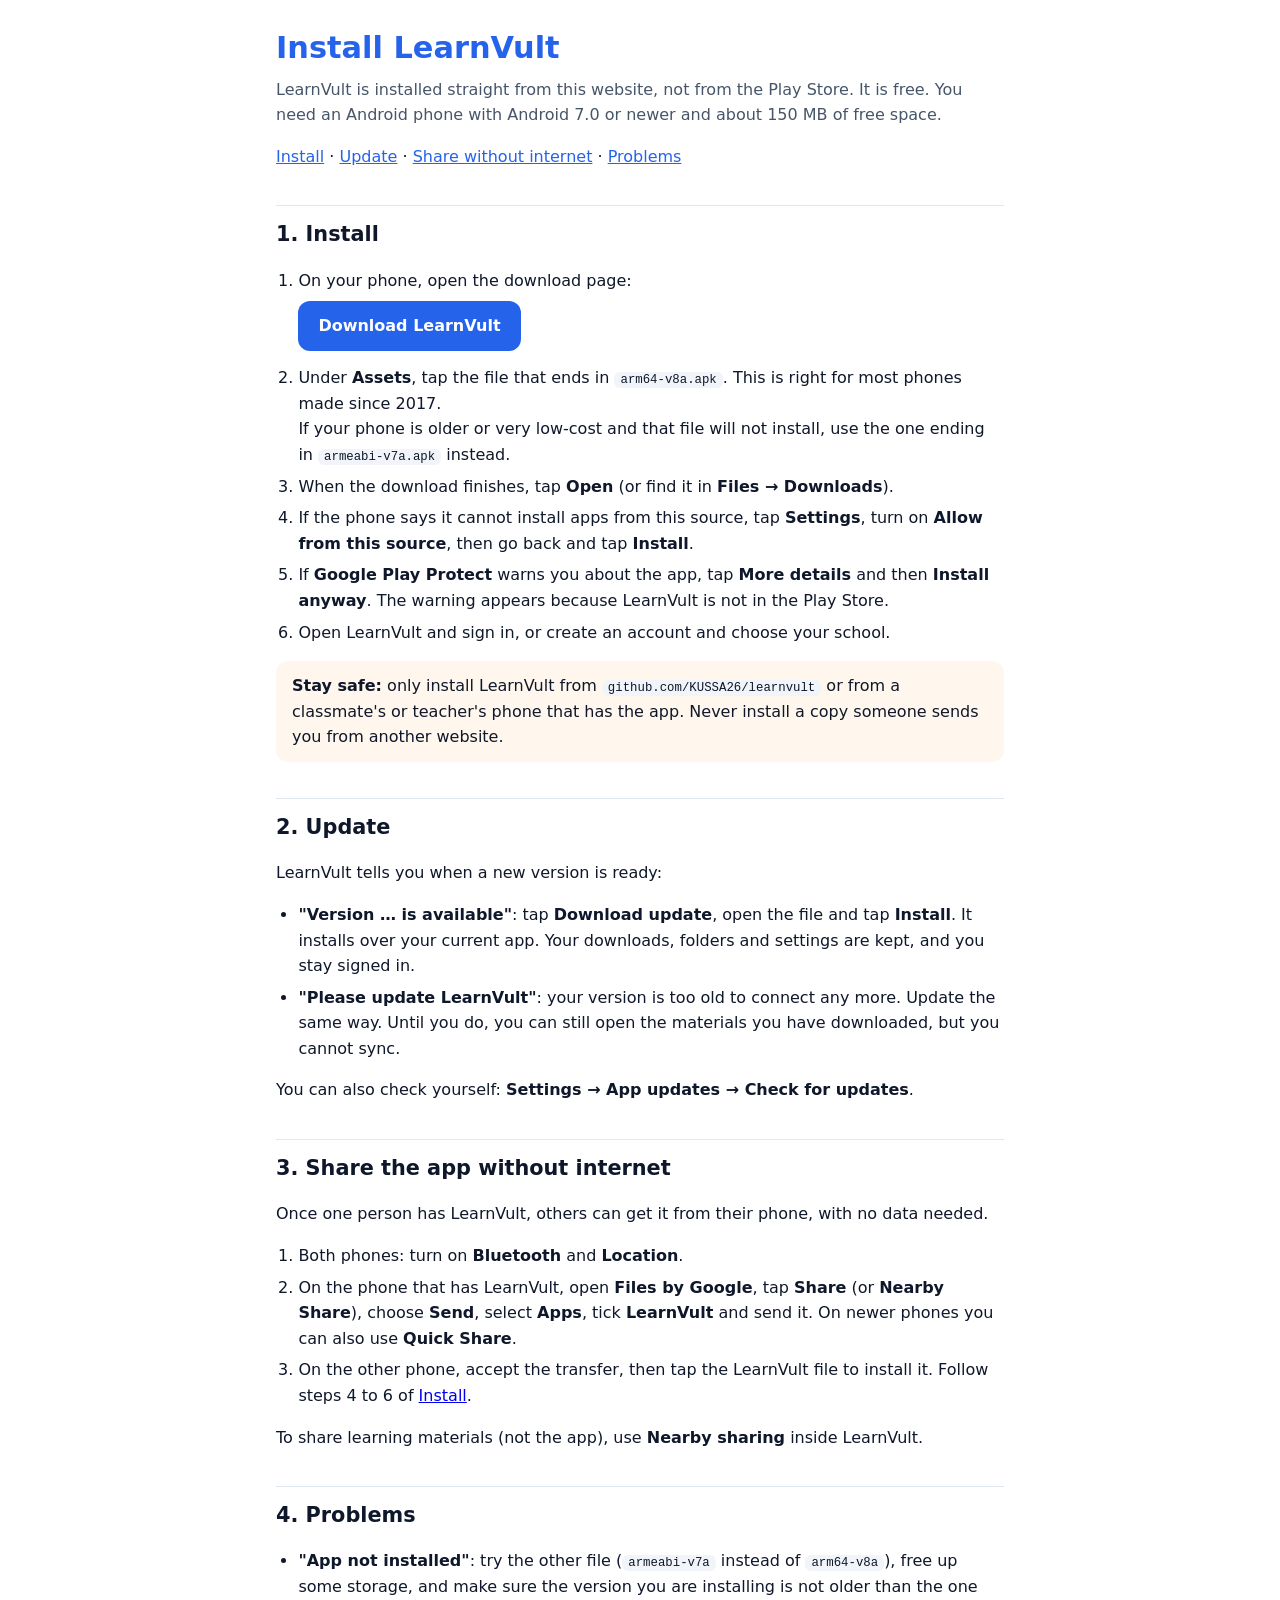
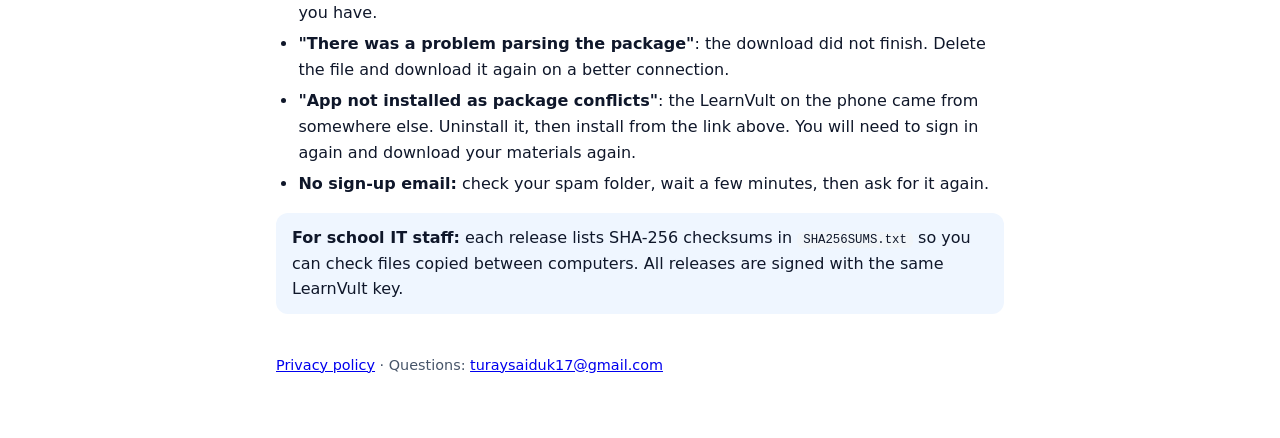
==== install.html @ d0af855b "Update site from learnvult-app@5ddb246" ====
<!DOCTYPE html>
<html lang="en">
<head>
<meta charset="utf-8">
<meta name="viewport" content="width=device-width, initial-scale=1">
<title>Install LearnVult</title>
<meta name="description" content="How to install, update and share the LearnVult app on Android phones.">
<style>
  :root { --brand: #2563eb; --ink: #0f172a; --muted: #475569; --line: #e2e8f0; --note: #eff6ff; --warn: #fff7ed; }
  * { box-sizing: border-box; }
  body { margin: 0; font-family: system-ui, -apple-system, "Segoe UI", Roboto, Arial, sans-serif;
         color: var(--ink); line-height: 1.6; background: #fff; }
  main { max-width: 760px; margin: 0 auto; padding: 24px 16px 48px; }
  h1 { color: var(--brand); font-size: 1.9rem; margin: 0 0 4px; }
  h2 { font-size: 1.3rem; margin: 36px 0 8px; padding-top: 12px; border-top: 1px solid var(--line); }
  p.lead { color: var(--muted); margin-top: 0; }
  ol, ul { padding-left: 1.4rem; }
  li { margin: 6px 0; }
  .button { display: inline-block; background: var(--brand); color: #fff; text-decoration: none;
            padding: 12px 20px; border-radius: 12px; font-weight: 600; margin: 8px 0; }
  .box { background: var(--note); border-radius: 12px; padding: 12px 16px; margin: 16px 0; }
  .box.warn { background: var(--warn); }
  code { background: #f1f5f9; padding: 1px 6px; border-radius: 6px; font-size: 0.95em; word-break: break-all; }
  nav a { color: var(--brand); }
  footer { color: var(--muted); font-size: 0.9rem; margin-top: 40px; }
</style>
</head>
<body>
<main>
  <h1>Install LearnVult</h1>
  <p class="lead">LearnVult is installed straight from this website, not from the Play Store.
  It is free. You need an Android phone with Android 7.0 or newer and about 150 MB of free space.</p>

  <nav>
    <a href="#install">Install</a> ·
    <a href="#update">Update</a> ·
    <a href="#share">Share without internet</a> ·
    <a href="#problems">Problems</a>
  </nav>

  <h2 id="install">1. Install</h2>
  <ol>
    <li>On your phone, open the download page:<br>
      <a class="button" href="https://github.com/KUSSA26/learnvult/releases/latest">Download LearnVult</a></li>
    <li>Under <b>Assets</b>, tap the file that ends in <code>arm64-v8a.apk</code>. This is right for
      most phones made since 2017.<br>
      If your phone is older or very low-cost and that file will not install, use the one ending in
      <code>armeabi-v7a.apk</code> instead.</li>
    <li>When the download finishes, tap <b>Open</b> (or find it in <b>Files → Downloads</b>).</li>
    <li>If the phone says it cannot install apps from this source, tap <b>Settings</b>, turn on
      <b>Allow from this source</b>, then go back and tap <b>Install</b>.</li>
    <li>If <b>Google Play Protect</b> warns you about the app, tap <b>More details</b> and then
      <b>Install anyway</b>. The warning appears because LearnVult is not in the Play Store.</li>
    <li>Open LearnVult and sign in, or create an account and choose your school.</li>
  </ol>
  <div class="box warn"><b>Stay safe:</b> only install LearnVult from
    <code>github.com/KUSSA26/learnvult</code> or from a classmate's or teacher's phone that has the
    app. Never install a copy someone sends you from another website.</div>

  <h2 id="update">2. Update</h2>
  <p>LearnVult tells you when a new version is ready:</p>
  <ul>
    <li><b>"Version … is available"</b>: tap <b>Download update</b>, open the file and tap
      <b>Install</b>. It installs over your current app. Your downloads, folders and settings are
      kept, and you stay signed in.</li>
    <li><b>"Please update LearnVult"</b>: your version is too old to connect any more. Update the same
      way. Until you do, you can still open the materials you have downloaded, but you cannot sync.</li>
  </ul>
  <p>You can also check yourself: <b>Settings → App updates → Check for updates</b>.</p>

  <h2 id="share">3. Share the app without internet</h2>
  <p>Once one person has LearnVult, others can get it from their phone, with no data needed.</p>
  <ol>
    <li>Both phones: turn on <b>Bluetooth</b> and <b>Location</b>.</li>
    <li>On the phone that has LearnVult, open <b>Files by Google</b>, tap <b>Share</b> (or
      <b>Nearby Share</b>), choose <b>Send</b>, select <b>Apps</b>, tick <b>LearnVult</b> and send it.
      On newer phones you can also use <b>Quick Share</b>.</li>
    <li>On the other phone, accept the transfer, then tap the LearnVult file to install it. Follow
      steps 4 to 6 of <a href="#install">Install</a>.</li>
  </ol>
  <p>To share learning materials (not the app), use <b>Nearby sharing</b> inside LearnVult.</p>

  <h2 id="problems">4. Problems</h2>
  <ul>
    <li><b>"App not installed"</b>: try the other file (<code>armeabi-v7a</code> instead of
      <code>arm64-v8a</code>), free up some storage, and make sure the version you are installing is
      not older than the one you have.</li>
    <li><b>"There was a problem parsing the package"</b>: the download did not finish. Delete the file
      and download it again on a better connection.</li>
    <li><b>"App not installed as package conflicts"</b>: the LearnVult on the phone came from
      somewhere else. Uninstall it, then install from the link above. You will need to sign in again
      and download your materials again.</li>
    <li><b>No sign-up email:</b> check your spam folder, wait a few minutes, then ask for it again.</li>
  </ul>
  <div class="box"><b>For school IT staff:</b> each release lists SHA-256 checksums in
    <code>SHA256SUMS.txt</code> so you can check files copied between computers. All releases are signed
    with the same LearnVult key.</div>

  <footer>
    <p><a href="privacy.html">Privacy policy</a> · Questions: <a href="mailto:turaysaiduk17@gmail.com">turaysaiduk17@gmail.com</a></p>
  </footer>
</main>
</body>
</html>
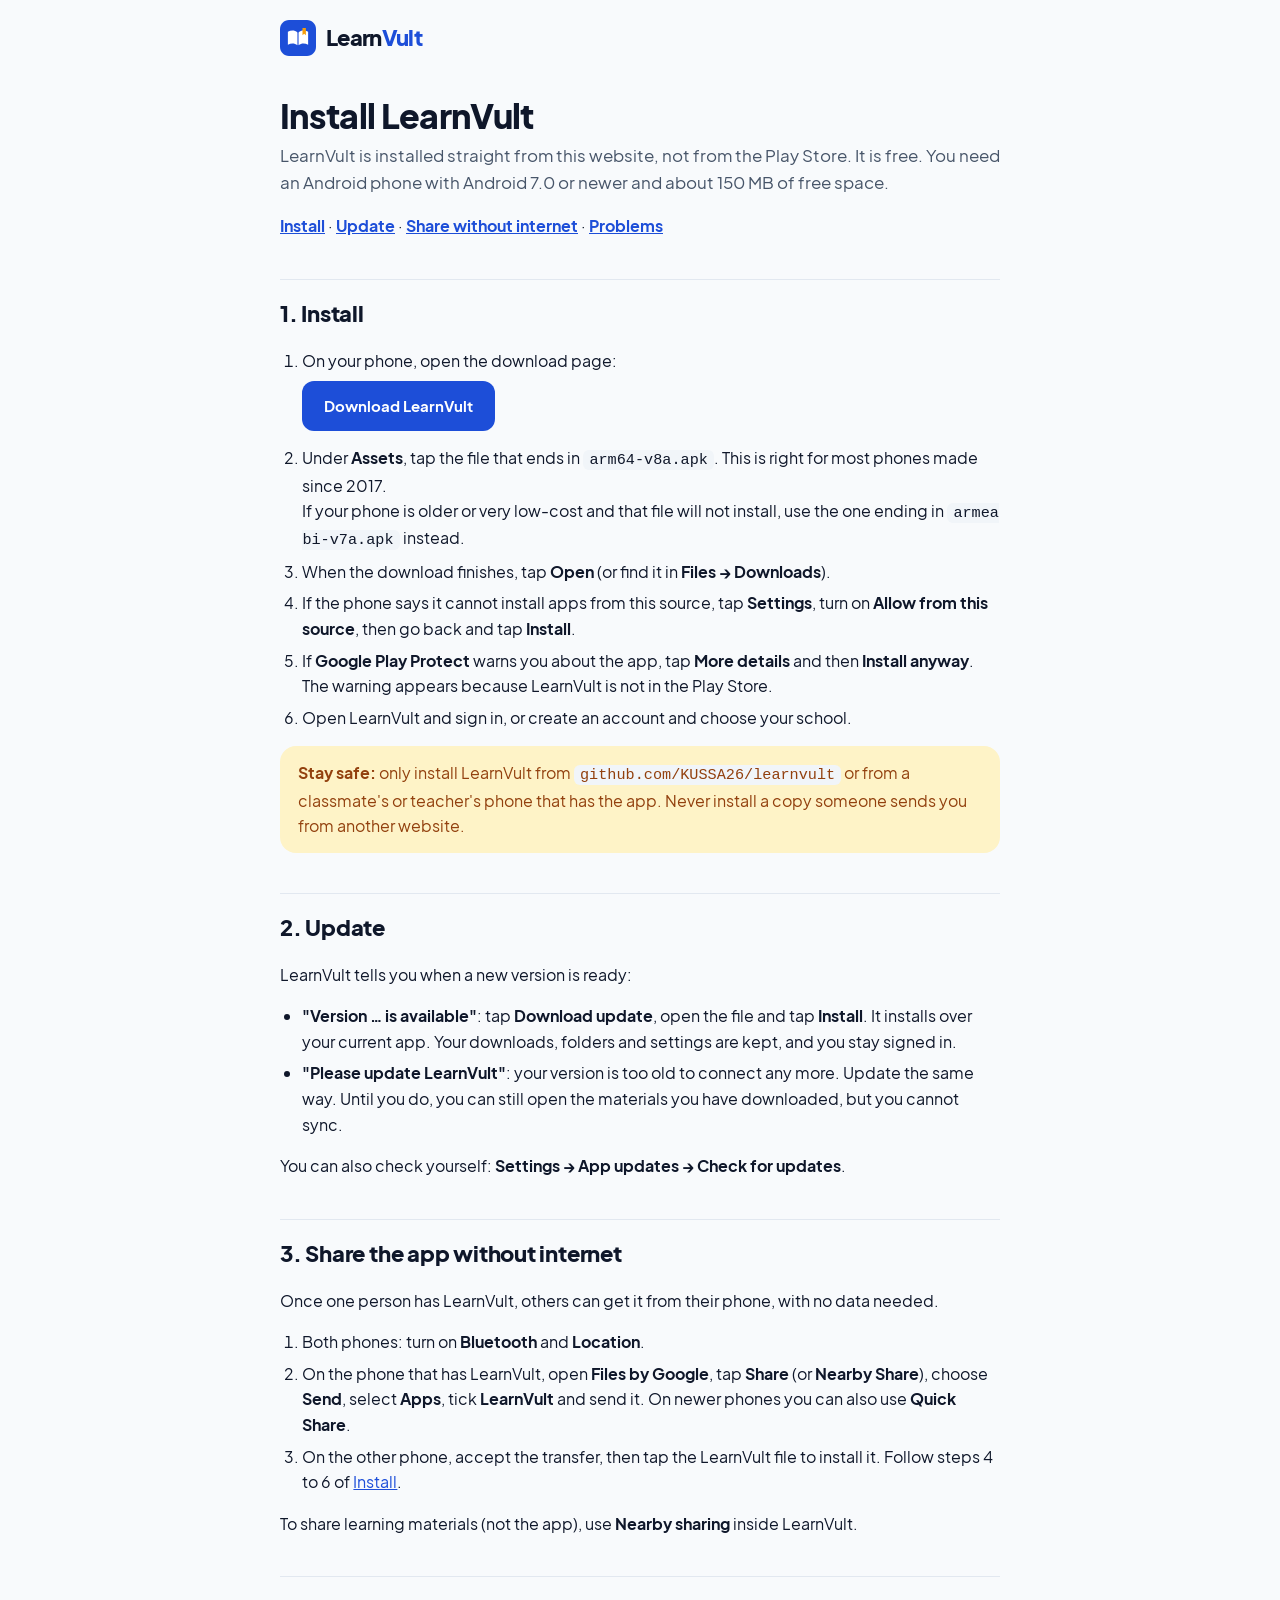
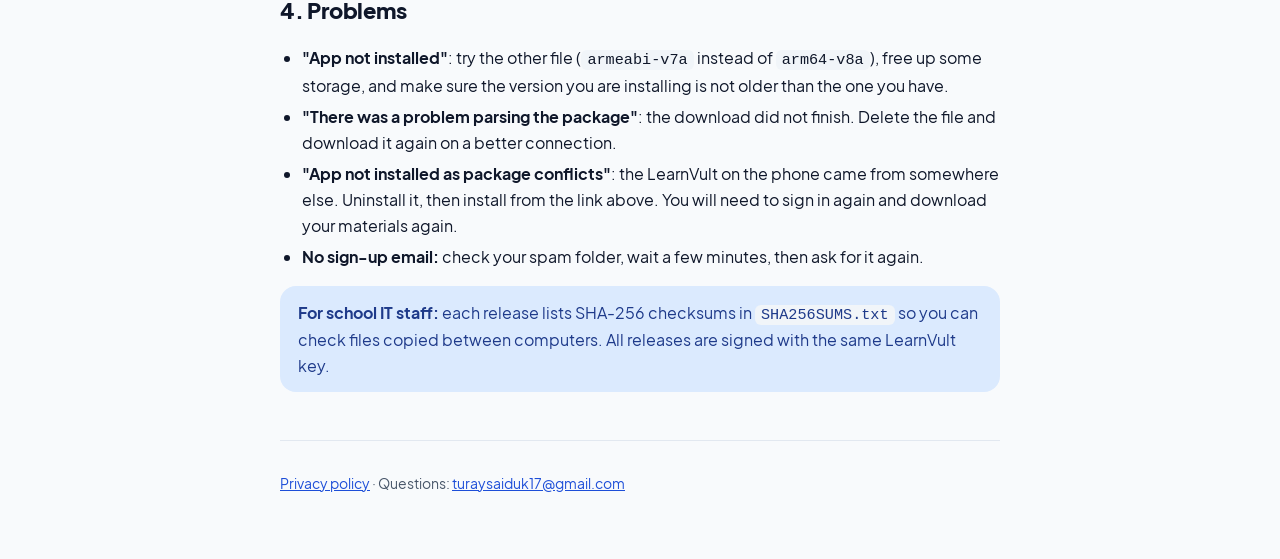
==== commit df165493: "Update site from learnvult-app@8dcc4c7" ====
--- a/install.html
+++ b/install.html
@@ -5,27 +5,14 @@
 <meta name="viewport" content="width=device-width, initial-scale=1">
 <title>Install LearnVult</title>
 <meta name="description" content="How to install, update and share the LearnVult app on Android phones.">
-<style>
-  :root { --brand: #2563eb; --ink: #0f172a; --muted: #475569; --line: #e2e8f0; --note: #eff6ff; --warn: #fff7ed; }
-  * { box-sizing: border-box; }
-  body { margin: 0; font-family: system-ui, -apple-system, "Segoe UI", Roboto, Arial, sans-serif;
-         color: var(--ink); line-height: 1.6; background: #fff; }
-  main { max-width: 760px; margin: 0 auto; padding: 24px 16px 48px; }
-  h1 { color: var(--brand); font-size: 1.9rem; margin: 0 0 4px; }
-  h2 { font-size: 1.3rem; margin: 36px 0 8px; padding-top: 12px; border-top: 1px solid var(--line); }
-  p.lead { color: var(--muted); margin-top: 0; }
-  ol, ul { padding-left: 1.4rem; }
-  li { margin: 6px 0; }
-  .button { display: inline-block; background: var(--brand); color: #fff; text-decoration: none;
-            padding: 12px 20px; border-radius: 12px; font-weight: 600; margin: 8px 0; }
-  .box { background: var(--note); border-radius: 12px; padding: 12px 16px; margin: 16px 0; }
-  .box.warn { background: var(--warn); }
-  code { background: #f1f5f9; padding: 1px 6px; border-radius: 6px; font-size: 0.95em; word-break: break-all; }
-  nav a { color: var(--brand); }
-  footer { color: var(--muted); font-size: 0.9rem; margin-top: 40px; }
-</style>
+<link rel="icon" type="image/png" href="assets/favicon.png">
+<link rel="stylesheet" href="assets/brand.css">
+<meta name="theme-color" content="#1D4ED8">
 </head>
 <body>
+<header class="site-header">
+  <a class="lockup" href="index.html" aria-label="LearnVult home"><img src="assets/logo.svg" alt=""><span>Learn<b>Vult</b></span></a>
+</header>
 <main>
   <h1>Install LearnVult</h1>
   <p class="lead">LearnVult is installed straight from this website, not from the Play Store.
--- a/assets/brand.css
+++ b/assets/brand.css
@@ -0,0 +1,123 @@
+/* LearnVult public pages: Vault Blue brand (matches the app's theme). */
+@font-face {
+  font-family: "Plus Jakarta Sans";
+  src: url("fonts/PlusJakartaSans-Regular.ttf") format("truetype");
+  font-weight: 400;
+  font-display: swap;
+}
+@font-face {
+  font-family: "Plus Jakarta Sans";
+  src: url("fonts/PlusJakartaSans-Bold.ttf") format("truetype");
+  font-weight: 700;
+  font-display: swap;
+}
+@font-face {
+  font-family: "Plus Jakarta Sans";
+  src: url("fonts/PlusJakartaSans-ExtraBold.ttf") format("truetype");
+  font-weight: 800;
+  font-display: swap;
+}
+
+:root {
+  --vault-blue: #1d4ed8;
+  --on-blue: #ffffff;
+  --ink: #0f172a;
+  --bookmark: #f59e0b;
+  --sky: #dbeafe;
+  --navy: #1e3a8a;
+  --paper: #f8fafc;
+  --surface: #ffffff;
+  --muted: #475569;
+  --border: #e2e8f0;
+  --amber-tint: #fef3c7;
+  --amber-text: #92400e;
+  --code: #f1f5f9;
+}
+@media (prefers-color-scheme: dark) {
+  :root {
+    --vault-blue: #819eee;
+    --on-blue: #0f172a;
+    --ink: #e2e8f0;
+    --sky: #1e2b4a;
+    --navy: #bfd3ff;
+    --paper: #0b1120;
+    --surface: #131c31;
+    --muted: #a3b1c6;
+    --border: #26324a;
+    --amber-tint: #3a2a0a;
+    --amber-text: #fcd34d;
+    --code: #1e2b4a;
+  }
+}
+
+* { box-sizing: border-box; }
+body {
+  margin: 0;
+  font-family: "Plus Jakarta Sans", system-ui, -apple-system, "Segoe UI", Roboto, Arial, sans-serif;
+  color: var(--ink);
+  background: var(--paper);
+  line-height: 1.6;
+  font-size: 16px;
+}
+main { max-width: 760px; margin: 0 auto; padding: 8px 20px 56px; }
+
+.site-header {
+  max-width: 760px; margin: 0 auto; padding: 20px;
+  display: flex; align-items: center; justify-content: space-between; gap: 12px;
+}
+.lockup { display: inline-flex; align-items: center; gap: 10px; text-decoration: none; color: var(--ink); }
+.lockup img { width: 36px; height: 36px; }
+.lockup span { font-weight: 800; font-size: 22px; letter-spacing: -0.03em; }
+.lockup span b { color: var(--vault-blue); font-weight: 800; }
+
+h1 { font-weight: 800; font-size: 2.1rem; line-height: 1.15; letter-spacing: -0.02em; margin: 12px 0 8px; }
+h2 {
+  font-weight: 800; font-size: 1.4rem; letter-spacing: -0.01em;
+  margin: 40px 0 8px; padding-top: 16px; border-top: 1px solid var(--border);
+}
+h3 { font-weight: 800; font-size: 1rem; margin: 0 0 4px; }
+p.lead { color: var(--muted); font-size: 1.05rem; margin-top: 0; }
+ol, ul { padding-left: 1.4rem; }
+li { margin: 6px 0; }
+a { color: var(--vault-blue); }
+nav a { font-weight: 700; }
+
+.button {
+  display: inline-block; background: var(--vault-blue); color: var(--on-blue); text-decoration: none;
+  padding: 13px 22px; border-radius: 12px; font-weight: 700; font-size: 15px; margin: 8px 0;
+  min-height: 44px;
+}
+.button.secondary { background: transparent; color: var(--vault-blue); border: 1px solid var(--vault-blue); }
+.box { background: var(--sky); color: var(--navy); border-radius: 16px; padding: 14px 18px; margin: 16px 0; }
+.box.warn { background: var(--amber-tint); color: var(--amber-text); }
+.box a { color: inherit; }
+code { background: var(--code); padding: 1px 6px; border-radius: 6px; font-size: 0.95em; word-break: break-all; }
+footer { color: var(--muted); font-size: 0.9rem; margin-top: 48px; border-top: 1px solid var(--border); padding-top: 16px; }
+
+/* Home page */
+.hero { text-align: center; padding: 32px 0 8px; }
+.hero h1 { font-size: 2.6rem; }
+.hero .mark { width: 88px; height: 88px; }
+.pill {
+  display: inline-flex; align-items: center; gap: 8px; background: var(--sky); color: var(--navy);
+  border-radius: 999px; padding: 6px 12px; font-weight: 700; font-size: 13px;
+}
+.pill::before { content: ""; width: 8px; height: 8px; border-radius: 50%; background: var(--bookmark); }
+.features { display: grid; gap: 12px; grid-template-columns: repeat(auto-fit, minmax(200px, 1fr)); margin: 32px 0; }
+.card { background: var(--surface); border: 1px solid var(--border); border-radius: 16px; padding: 18px; }
+.card p { color: var(--muted); margin: 0; font-size: 0.95rem; }
+.card .icon {
+  width: 44px; height: 44px; border-radius: 10px; background: var(--sky); color: var(--vault-blue);
+  display: flex; align-items: center; justify-content: center; margin-bottom: 12px; font-weight: 800;
+}
+.card.dark { background: var(--ink); border-color: var(--ink); }
+.card.dark h3 { color: var(--paper); }
+.card.dark p { color: var(--paper); opacity: 0.85; }
+@media (prefers-color-scheme: dark) {
+  .card.dark { background: var(--sky); border-color: var(--sky); }
+  .card.dark h3, .card.dark p { color: #ffffff; }
+}
+@media (prefers-reduced-motion: no-preference) {
+  .button { transition: filter 150ms ease; }
+  .button:hover { filter: brightness(1.08); }
+}
